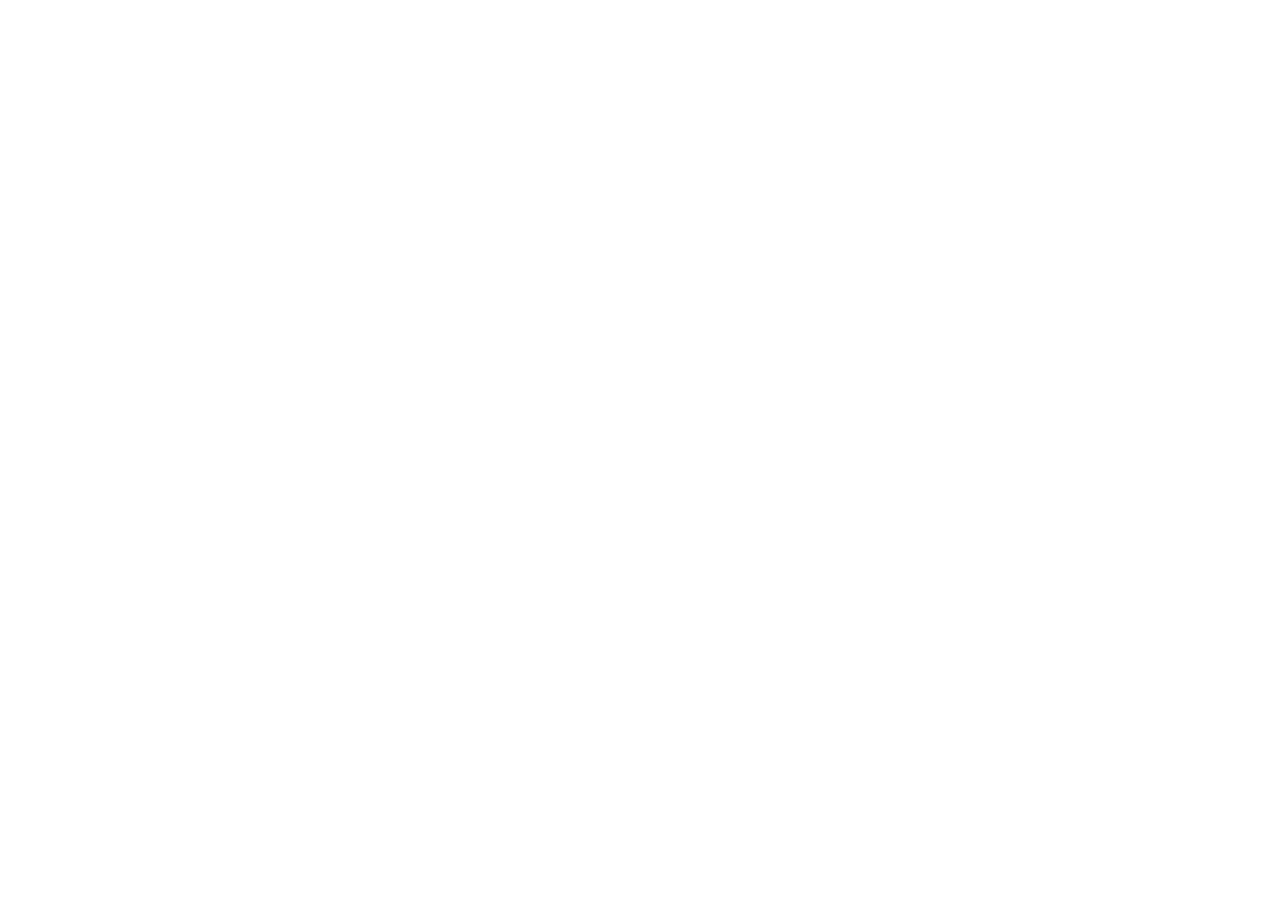
==== index.html @ 2461425f "Add files via upload" ====
<!doctype html>
<html lang="ru">
  <head>
    <meta charset="UTF-8" />
    <meta name="viewport" content="width=device-width, initial-scale=1.0, viewport-fit=cover" />
    <meta
      name="description"
      content="Somaspace — культура здоровых командных процессов"
    />
    <link rel="preconnect" href="https://fonts.googleapis.com" />
    <link rel="preconnect" href="https://fonts.gstatic.com" crossorigin />
    <link
      href="https://fonts.googleapis.com/css2?family=Inter:wght@400;500;600;700&display=swap"
      rel="stylesheet"
    />
    <title>Somaspace</title>
    <script type="module" crossorigin src="/somaspace-landing/assets/index-Gg1Wvl9U.js"></script>
    <link rel="stylesheet" crossorigin href="/somaspace-landing/assets/index-_ts6Hx3-.css">
  </head>
  <body>
    <div id="root"></div>
  </body>
</html>
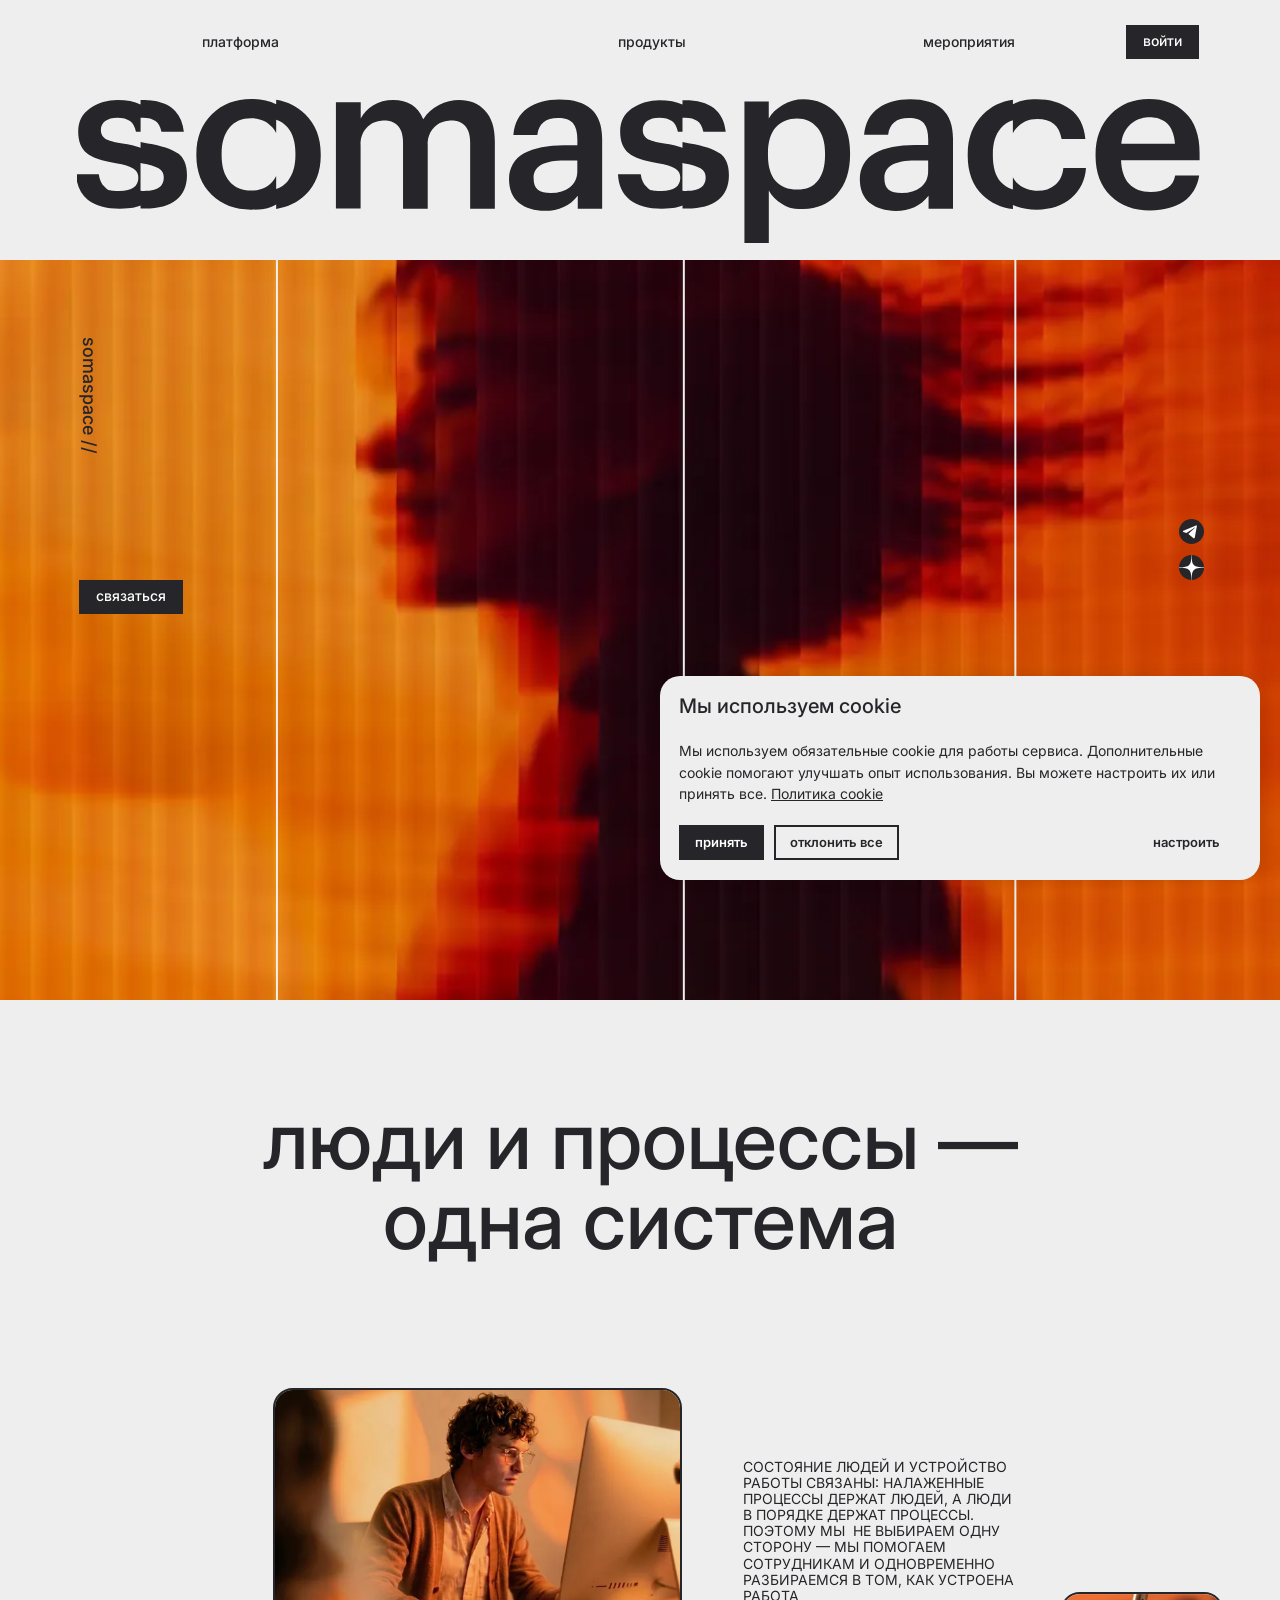
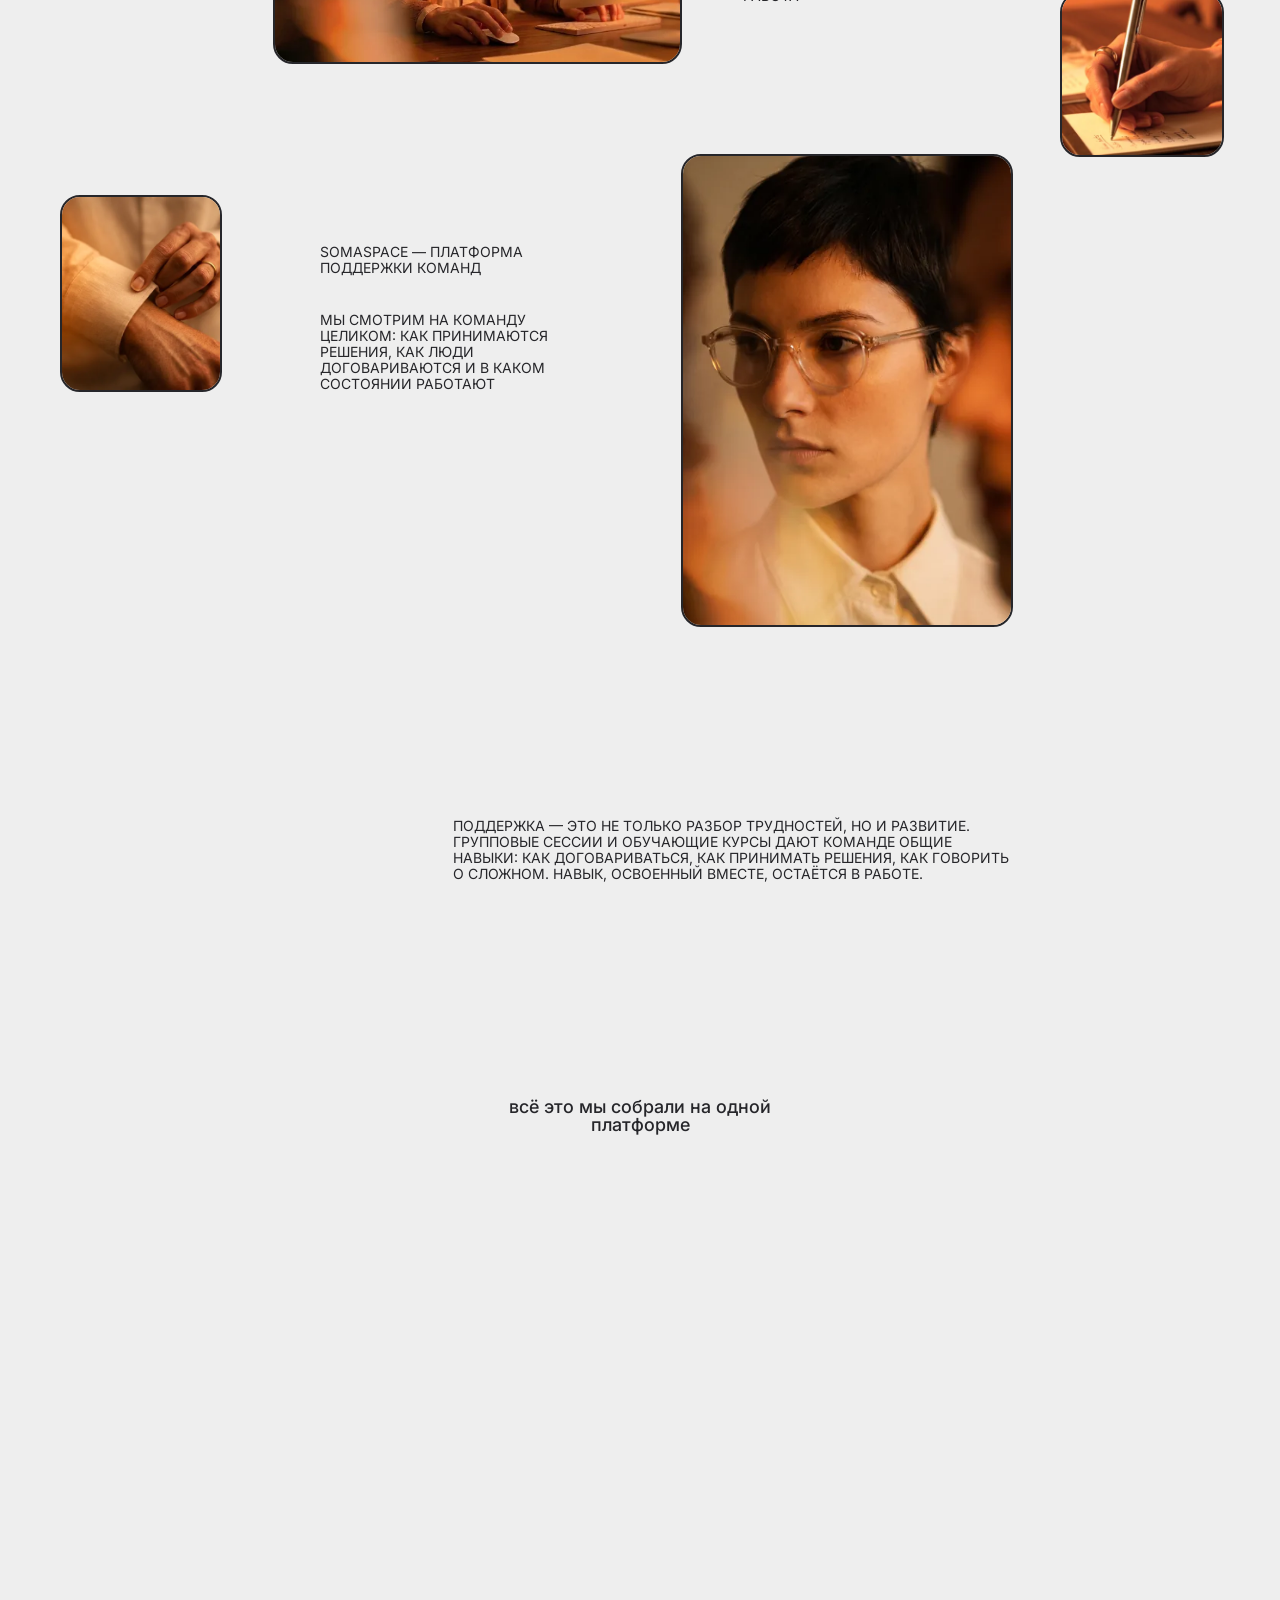
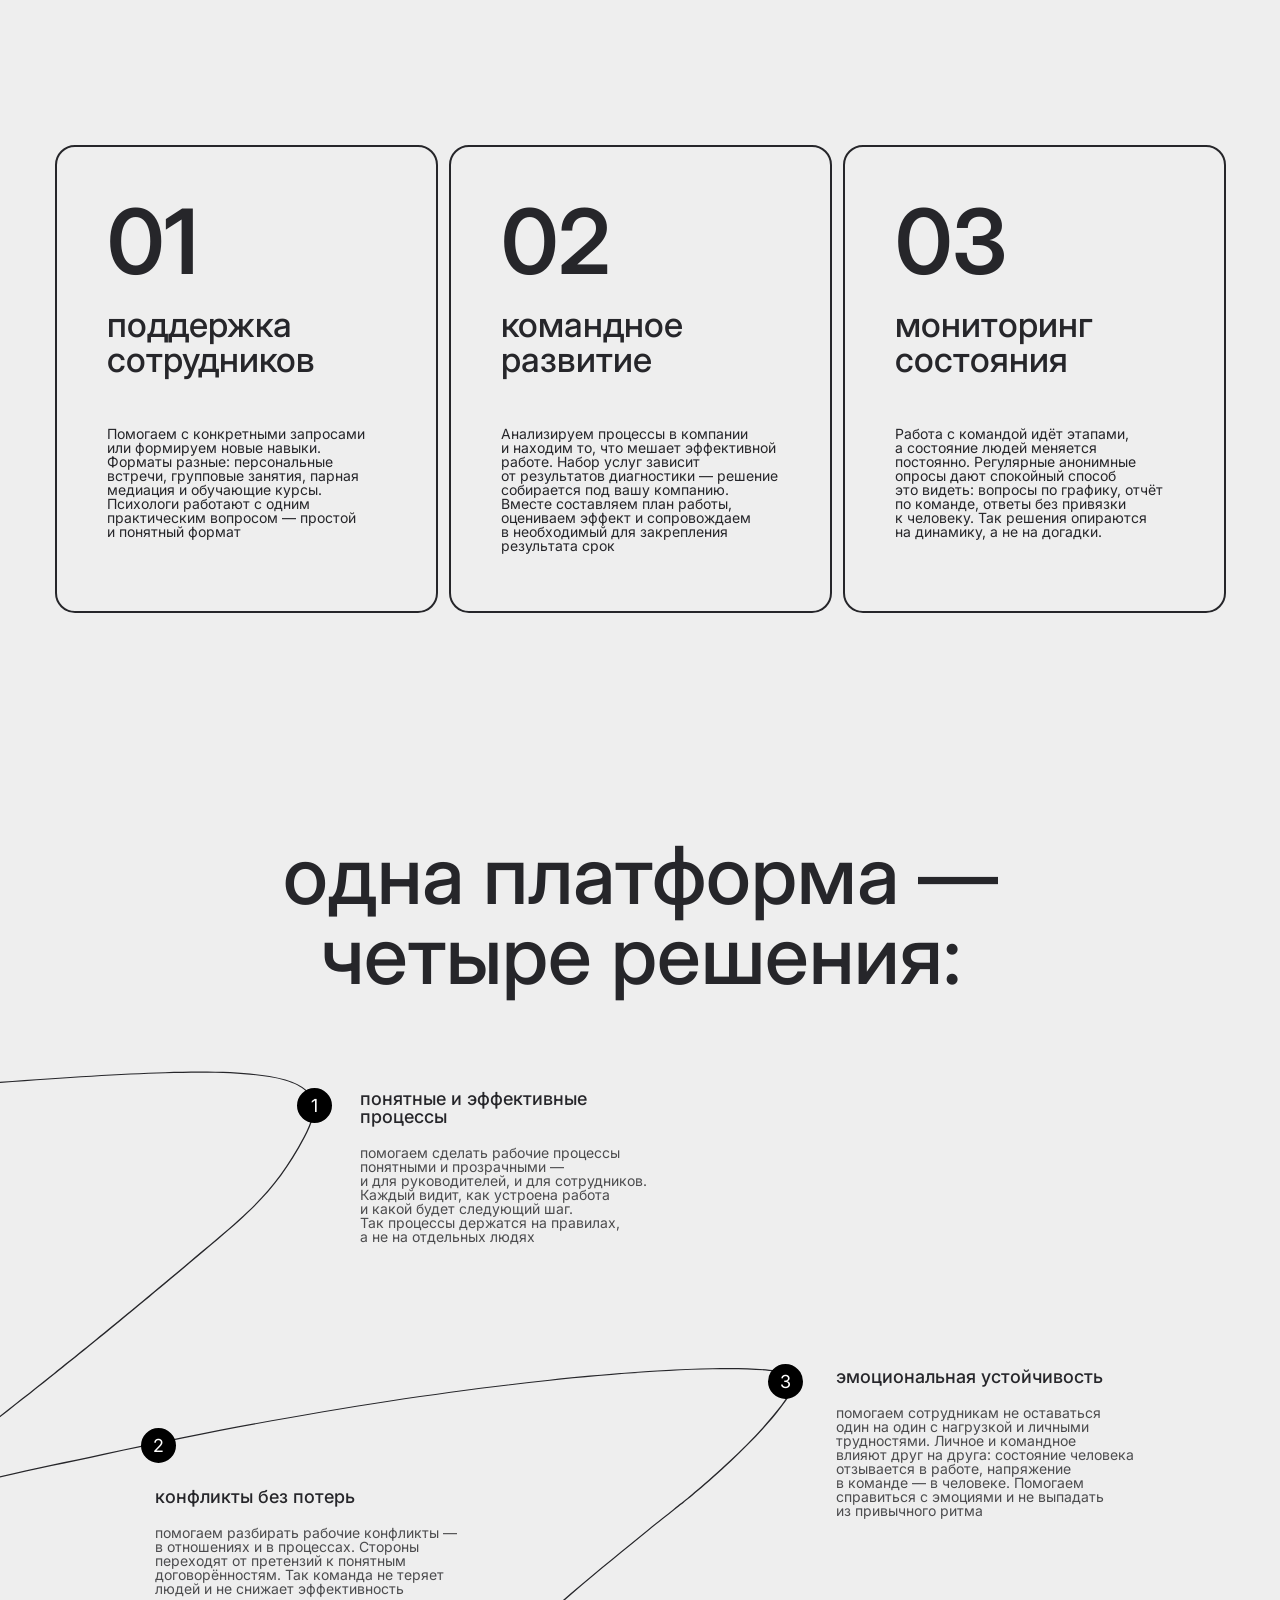
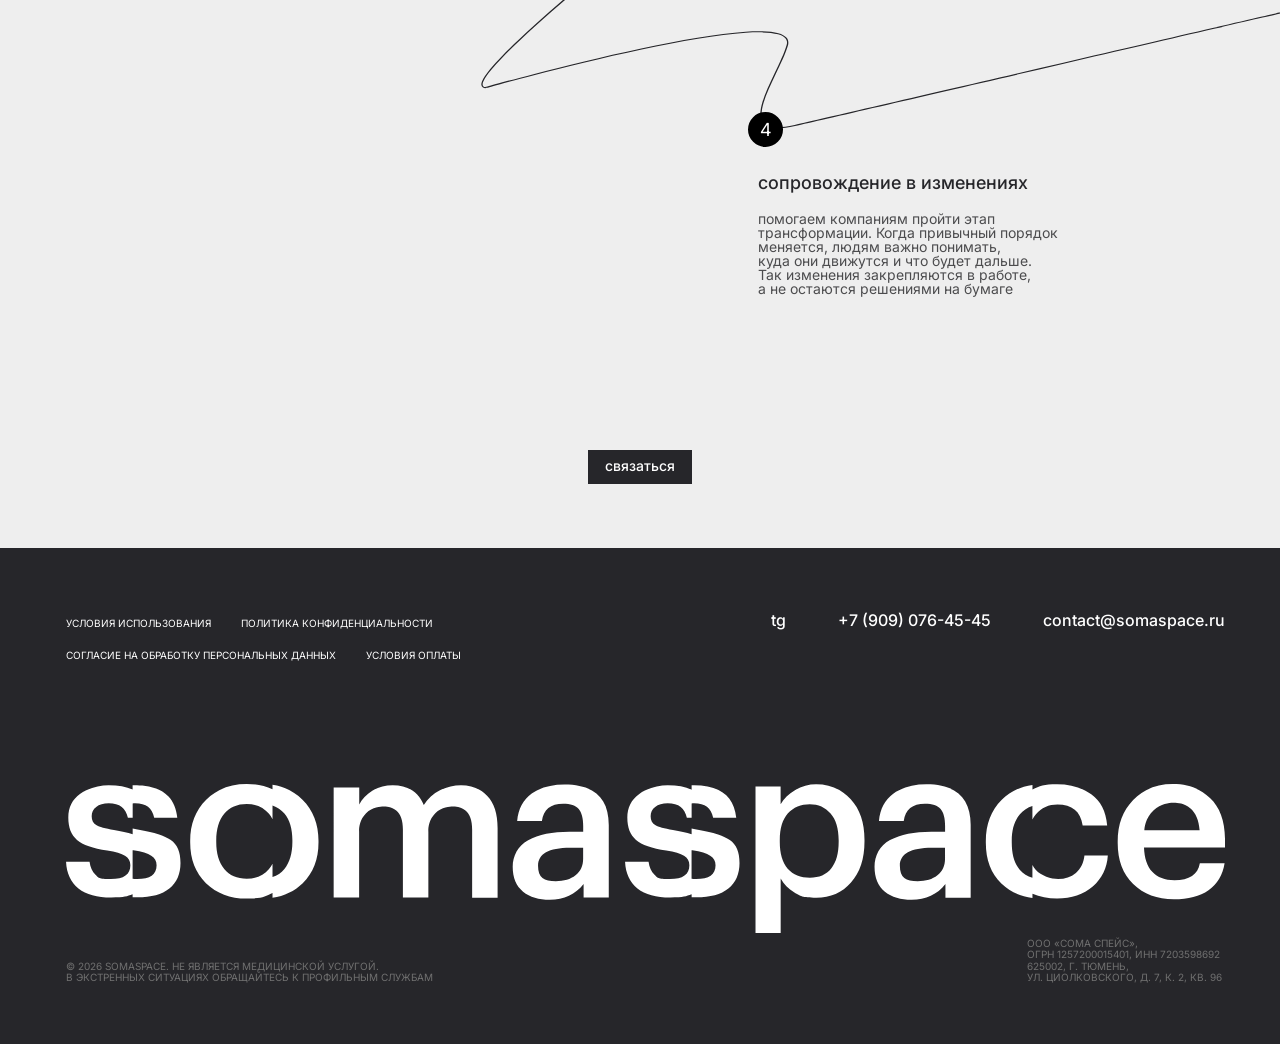
==== commit 7f934aff: "Add files via upload" ====
--- a/index.html
+++ b/index.html
@@ -1,23 +1,274 @@
 <!doctype html>
-<html lang="ru">
-  <head>
-    <meta charset="UTF-8" />
-    <meta name="viewport" content="width=device-width, initial-scale=1.0, viewport-fit=cover" />
-    <meta
-      name="description"
-      content="Somaspace — культура здоровых командных процессов"
-    />
-    <link rel="preconnect" href="https://fonts.googleapis.com" />
-    <link rel="preconnect" href="https://fonts.gstatic.com" crossorigin />
-    <link
-      href="https://fonts.googleapis.com/css2?family=Inter:wght@400;500;600;700&display=swap"
-      rel="stylesheet"
-    />
-    <title>Somaspace</title>
-    <script type="module" crossorigin src="/somaspace-landing/assets/index-Gg1Wvl9U.js"></script>
-    <link rel="stylesheet" crossorigin href="/somaspace-landing/assets/index-_ts6Hx3-.css">
-  </head>
-  <body>
-    <div id="root"></div>
-  </body>
+<html lang="ru" class="no-js">
+<head>
+  <meta charset="utf-8">
+  <meta name="viewport" content="width=device-width, initial-scale=1">
+  <title>SomaSpace</title>
+  <meta name="description" content="SomaSpace — платформа поддержки команд: поддержка сотрудников, командное развитие и мониторинг состояния.">
+  <meta name="format-detection" content="telephone=no">
+  <link rel="canonical" href="https://somaspace.ru/">
+  <meta property="og:type" content="website">
+  <meta property="og:url" content="https://somaspace.ru/">
+  <meta property="og:title" content="SomaSpace">
+  <meta property="og:description" content="Платформа поддержки команд">
+  <meta property="og:image" content="assets/img/hero-bg.webp">
+  <link rel="icon" href="favicon.svg" type="image/svg+xml">
+
+  <link rel="preconnect" href="https://fonts.googleapis.com">
+  <link rel="preconnect" href="https://fonts.gstatic.com" crossorigin>
+  <link href="https://fonts.googleapis.com/css2?family=Inter:wght@400;500;600&display=swap" rel="stylesheet">
+  <link rel="preload" as="image" href="assets/img/hero-bg.webp">
+  <link rel="stylesheet" href="assets/css/style.css">
+  <script src="assets/js/main.js" defer></script>
+</head>
+<body>
+  <a class="skip-link" href="#platform">Перейти к содержанию</a>
+
+  <!-- Фиксированная шапка: появляется на десктопе после первого экрана -->
+  <header class="topbar" data-topbar>
+    <div class="topbar__pill" aria-hidden="true"></div>
+    <div class="topbar__inner stage">
+      <a class="topbar__logo" href="#top" style="--x:60" aria-label="SomaSpace — наверх">
+        <img src="assets/img/logo-mark.svg" alt="" width="34" height="34">
+      </a>
+      <nav class="topbar__nav" aria-label="Основное меню">
+        <a class="nav-link" href="#platform" style="--x:197" data-nav>платформа</a>
+        <a class="nav-link" href="#products" style="--x:616" data-nav>продукты</a>
+        <a class="nav-link" href="#events" style="--x:924" data-nav>мероприятия</a>
+      </nav>
+      <a class="btn btn--sm topbar__login" href="https://somaspace.ru/app/signin" style="--x:1148">войти</a>
+    </div>
+  </header>
+
+  <!-- Плавающие соцсети (десктоп) -->
+  <div class="floating-socials">
+    <a class="social" href="https://t.me/somaspace_tg" target="_blank" rel="noopener" aria-label="Telegram">
+      <svg viewBox="0 0 40 40" aria-hidden="true"><use href="#icon-telegram"/></svg>
+    </a>
+    <a class="social" href="https://dzen.ru/somaspace" target="_blank" rel="noopener" aria-label="Дзен">
+      <svg viewBox="0 0 40 40" aria-hidden="true"><use href="#icon-dzen"/></svg>
+    </a>
+  </div>
+
+  <main>
+    <!-- ===== Первый экран ===== -->
+    <section class="hero" id="top">
+      <img class="hero__bg" src="assets/img/hero-bg.webp" alt="" width="1680" height="981" fetchpriority="high" data-parallax="0.5" data-parallax-from="0" data-parallax-mobile>
+      <div class="hero__band"></div>
+      <img class="hero__frame" src="assets/img/hero-frame.svg" alt="" width="1126" height="913">
+
+      <h1 class="visually-hidden">SomaSpace — платформа поддержки команд</h1>
+
+      <!-- мобильная шапка -->
+      <div class="hero__mobile-bar">
+        <div class="hero__socials">
+          <a class="social" href="https://t.me/somaspace_tg" target="_blank" rel="noopener" aria-label="Telegram">
+            <svg viewBox="0 0 40 40" aria-hidden="true"><use href="#icon-telegram"/></svg>
+          </a>
+          <a class="social" href="https://dzen.ru/somaspace" target="_blank" rel="noopener" aria-label="Дзен">
+            <svg viewBox="0 0 40 40" aria-hidden="true"><use href="#icon-dzen"/></svg>
+          </a>
+        </div>
+        <a class="btn" href="https://somaspace.ru/app/signin">войти</a>
+      </div>
+      <img class="hero__logo-mobile" src="assets/img/logo-stacked-dark.svg" alt="" width="989" height="476">
+
+      <div class="hero__stage stage">
+        <nav class="hero__nav" aria-label="Основное меню">
+          <a class="nav-link" href="#platform" style="--x:202; --y:31">платформа</a>
+          <a class="nav-link" href="#products" style="--x:618; --y:31">продукты</a>
+          <a class="nav-link" href="#events" style="--x:923; --y:31">мероприятия</a>
+        </nav>
+        <a class="btn hero__login" href="https://somaspace.ru/app/signin" style="--x:1126; --y:25">войти</a>
+
+        <p class="hero__vertical" style="--x:23; --y:328" data-drift="0.26" data-drift-max="407">somaspace //</p>
+        <a class="btn hero__contact" href="#contact" style="--x:79; --y:580" data-drift="1" data-drift-max="340">связаться</a>
+        <p class="hero__tagline" style="--x:733; --y:677; --w:167; --mx:214; --my:319; --mw:143" data-drift="-0.22" data-drift-max="360">культура здоровых командных процессов</p>
+      </div>
+    </section>
+
+    <!-- ===== Платформа ===== -->
+    <section class="about" id="platform">
+      <div class="about__stage stage">
+        <h2 class="title-xl about__title" style="--x:197.5; --y:100; --w:885" data-reveal>люди и&nbsp;процессы —<br>одна система</h2>
+
+        <img class="photo about__desk" src="assets/img/photo-desk.webp" alt="" width="600" height="448" loading="lazy"
+             style="--x:273; --y:388; --w:409; --h:276">
+        <p class="caps about__text1" style="--x:743; --y:459; --w:279" data-reveal>Состояние людей и&nbsp;устройство работы связаны: налаженные процессы держат людей, а&nbsp;люди в&nbsp;порядке держат процессы. Поэтому мы&nbsp; не&nbsp;выбираем одну сторону —&nbsp;мы&nbsp;помогаем сотрудникам и&nbsp;одновременно разбираемся в&nbsp;том, как устроена работа</p>
+
+        <img class="photo about__pen" src="assets/img/photo-pen.webp" alt="" width="556" height="336" loading="lazy"
+             style="--x:1060; --y:388; --w:164; --h:165" data-parallax="-0.2">
+        <img class="photo about__cuff" src="assets/img/photo-cuff.webp" alt="" width="600" height="448" loading="lazy"
+             style="--x:60; --y:795; --w:162; --h:197" data-pin="490" data-pin-offset="250">
+
+        <p class="caps about__text2" style="--x:320; --y:844; --w:272" data-reveal>SomaSpace — платформа поддержки команд</p>
+        <p class="caps about__text3" style="--x:320; --y:912; --w:280" data-reveal>Мы смотрим на&nbsp;команду целиком: как&nbsp;принимаются решения, как люди договариваются и&nbsp;в&nbsp;каком состоянии работают</p>
+
+        <img class="photo about__portrait" src="assets/img/photo-portrait.webp" alt="" width="614" height="614" loading="lazy"
+             style="--x:681; --y:754; --w:332; --h:473">
+        <p class="caps about__text4" style="--x:453; --y:1418; --w:563" data-reveal>Поддержка — это не&nbsp;только разбор трудностей, но&nbsp;и&nbsp;развитие. Групповые сессии и&nbsp;обучающие курсы дают команде общие навыки: как&nbsp;договариваться, как&nbsp;принимать решения, как&nbsp;говорить о&nbsp;сложном. Навык, освоенный вместе, остаётся в&nbsp;работе.</p>
+
+        <p class="lead about__summary" style="--x:490; --y:1698; --w:300" data-reveal>всё это мы собрали на&nbsp;одной платформе</p>
+        <span class="about__line" style="--x:640; --y:1844" data-grow aria-hidden="true"></span>
+      </div>
+    </section>
+
+    <!-- ===== Продукты ===== -->
+    <section class="products" id="products" aria-label="Продукты">
+      <div class="cards">
+        <article class="card card--1">
+          <p class="card__num">01</p>
+          <h3 class="card__title">поддержка сотрудников</h3>
+          <p class="card__text">Помогаем с&nbsp;конкретными запросами или формируем новые навыки. Форматы разные: персональные встречи, групповые занятия, парная медиация и&nbsp;обучающие курсы. Психологи работают с&nbsp;одним практическим вопросом —&nbsp;простой и&nbsp;понятный формат</p>
+        </article>
+        <article class="card card--2">
+          <p class="card__num">02</p>
+          <h3 class="card__title">командное развитие</h3>
+          <p class="card__text">Анализируем процессы в&nbsp;компании и&nbsp;находим то, что&nbsp;мешает эффективной работе. Набор услуг зависит от&nbsp;результатов диагностики —&nbsp;решение собирается под&nbsp;вашу компанию. Вместе составляем план работы, оцениваем эффект и&nbsp;сопровождаем в&nbsp;необходимый для&nbsp;закрепления результата срок</p>
+        </article>
+        <article class="card card--3">
+          <p class="card__num">03</p>
+          <h3 class="card__title">мониторинг состояния</h3>
+          <p class="card__text">Работа с&nbsp;командой идёт этапами, а&nbsp;состояние людей меняется постоянно. Регулярные анонимные опросы дают спокойный способ это&nbsp;видеть: вопросы по&nbsp;графику, отчёт по&nbsp;команде, ответы без&nbsp;привязки к&nbsp;человеку. Так&nbsp;решения опираются на&nbsp;динамику, а&nbsp;не&nbsp;на&nbsp;догадки.</p>
+        </article>
+      </div>
+    </section>
+
+    <!-- ===== Решения ===== -->
+    <section class="solutions" id="solutions">
+      <div class="solutions__stage stage">
+        <h2 class="title-xl solutions__title" style="--x:197.5; --y:100; --w:885; --mx:21.5; --my:24; --mw:317" data-reveal>одна платформа —<br>четыре решения:</h2>
+
+        <img class="solutions__curve solutions__curve--desktop" src="assets/img/curve-desktop.svg" alt="" width="1408" height="696" loading="lazy">
+        <img class="solutions__curve solutions__curve--mobile" src="assets/img/curve-mobile.svg" alt="" width="346" height="821" loading="lazy">
+
+        <span class="dot" style="--x:297; --y:353; --mx:183; --my:181" data-reveal aria-hidden="true">1</span>
+        <span class="dot" style="--x:141; --y:693; --mx:127; --my:447" data-reveal aria-hidden="true">2</span>
+        <span class="dot" style="--x:768; --y:629; --mx:216; --my:637" data-reveal aria-hidden="true">3</span>
+        <span class="dot" style="--x:748; --y:977; --mx:95;  --my:942" data-reveal aria-hidden="true">4</span>
+
+        <div class="solution" style="--x:360; --y:355; --w:300; --mx:10;  --my:224; --mw:300; --mtw:224" data-reveal>
+          <h3 class="solution__title">понятные и&nbsp;эффективные процессы</h3>
+          <p class="solution__text">помогаем сделать рабочие процессы понятными и&nbsp;прозрачными — и&nbsp;для&nbsp;руководителей, и&nbsp;для&nbsp;сотрудников. Каждый видит, как устроена работа и&nbsp;какой будет следующий шаг. Так&nbsp;процессы держатся на&nbsp;правилах, а&nbsp;не&nbsp;на&nbsp;отдельных людях</p>
+        </div>
+        <div class="solution" style="--x:155; --y:753; --w:313; --mx:173; --my:450; --mw:180; --mtw:202" data-reveal>
+          <h3 class="solution__title">конфликты без&nbsp;потерь</h3>
+          <p class="solution__text">помогаем разбирать рабочие конфликты&nbsp;— в&nbsp;отношениях и&nbsp;в&nbsp;процессах. Стороны переходят от&nbsp;претензий к&nbsp;понятным договорённостям. Так&nbsp;команда не&nbsp;теряет людей и&nbsp;не&nbsp;снижает эффективность</p>
+        </div>
+        <div class="solution" style="--x:836; --y:633; --w:300; --mx:20;  --my:657; --mw:230; --mtw:210" data-reveal>
+          <h3 class="solution__title">эмоциональная устойчивость</h3>
+          <p class="solution__text">помогаем сотрудникам не&nbsp;оставаться один на&nbsp;один с&nbsp;нагрузкой и&nbsp;личными трудностями. Личное и&nbsp;командное влияют&nbsp;друг на&nbsp;друга: состояние человека отзывается в&nbsp;работе, напряжение в&nbsp;команде — в&nbsp;человеке. Помогаем справиться с&nbsp;эмоциями и&nbsp;не&nbsp;выпадать из&nbsp;привычного ритма</p>
+        </div>
+        <div class="solution" style="--x:758; --y:1039; --w:300; --mx:136; --my:944; --mw:214; --mtw:213" data-reveal>
+          <h3 class="solution__title">сопровождение в&nbsp;изменениях</h3>
+          <p class="solution__text">помогаем компаниям пройти этап трансформации. Когда&nbsp;привычный порядок меняется, людям важно понимать, куда&nbsp;они&nbsp;движутся и&nbsp;что&nbsp;будет дальше. Так изменения закрепляются в&nbsp;работе, а&nbsp;не остаются решениями на&nbsp;бумаге</p>
+        </div>
+
+        <a class="btn solutions__contact" href="#contact" style="--x:588; --y:1315; --mx:129; --my:1175">связаться</a>
+      </div>
+    </section>
+  </main>
+
+  <footer class="footer">
+    <div class="footer__inner">
+      <ul class="footer__contacts">
+        <li><a href="https://t.me/somaspace_tg" target="_blank" rel="noopener">tg</a></li>
+        <li><a href="tel:+79090764545">+7 (909) 076-45-45</a></li>
+        <li><a href="mailto:contact@somaspace.ru">contact@somaspace.ru</a></li>
+      </ul>
+      <nav class="footer__legal" aria-label="Документы">
+        <a href="eula/">условия использования</a>
+        <a href="pdn_policy/">политика конфиденциальности</a>
+        <a href="consent_pnd/">согласие на&nbsp;обработку персональных данных</a>
+        <a href="payment/">условия оплаты</a>
+      </nav>
+      <picture class="footer__logo">
+        <source media="(min-width: 1024px)" srcset="assets/img/logo-wide-light.svg">
+        <img src="assets/img/logo-stacked-light.svg" alt="SomaSpace" width="988" height="482">
+      </picture>
+      <p class="footer__note">©&nbsp;2026&nbsp;SomaSpace. Не&nbsp;является медицинской услугой.<br>В&nbsp;экстренных ситуациях обращайтесь к&nbsp;профильным службам</p>
+      <p class="footer__note footer__company">ООО «Сома Спейс»,<br>ОГРН 1257200015401, ИНН 7203598692<br>625002, г. Тюмень,<br>ул. Циолковского, д. 7, к. 2, кв. 96</p>
+    </div>
+  </footer>
+
+  <!-- ===== Попап «связаться» ===== -->
+  <dialog class="modal" id="contact-modal" aria-labelledby="contact-title">
+    <button class="modal__close" type="button" aria-label="Закрыть" data-close>
+      <svg viewBox="0 0 22 22" aria-hidden="true"><path d="M2 2l18 18M20 2L2 20"/></svg>
+    </button>
+    <h2 class="modal__title" id="contact-title">заполните форму и&nbsp;мы&nbsp;свяжемся с&nbsp;вами</h2>
+    <form class="form" id="contact-form" novalidate>
+      <label class="field">
+        <span class="visually-hidden">ФИО</span>
+        <input type="text" name="name" placeholder="ФИО" autocomplete="name" required>
+        <span class="field__error" data-error="Неверно указано ФИО"></span>
+      </label>
+      <label class="field">
+        <span class="visually-hidden">ИНН компании</span>
+        <input type="text" name="inn" placeholder="ИНН компании" inputmode="numeric" maxlength="12">
+        <span class="field__error"></span>
+      </label>
+      <label class="field field--phone">
+        <span class="visually-hidden">Телефон</span>
+        <span class="field__prefix" aria-hidden="true">+7</span>
+        <input type="tel" name="phone" placeholder="(000) 000-00-00" autocomplete="tel-national" data-phone-mask>
+        <span class="field__error" data-error="Неверно указан номер телефона"></span>
+      </label>
+      <label class="field">
+        <span class="visually-hidden">E-mail</span>
+        <input type="email" name="email" placeholder="E-mail" autocomplete="email">
+        <span class="field__error" data-error="Неверно указан e-mail"></span>
+      </label>
+      <!-- скрытое поле-ловушка для спам-ботов -->
+      <input class="visually-hidden" type="text" name="website" tabindex="-1" autocomplete="off" aria-hidden="true">
+      <button class="btn btn--form" type="submit">отправить</button>
+      <p class="form__status" role="status" aria-live="polite"></p>
+    </form>
+  </dialog>
+
+  <!-- ===== Cookie-баннер ===== -->
+  <div class="cookie" id="cookie-banner" role="dialog" aria-labelledby="cookie-title" hidden>
+    <div class="cookie__main">
+      <p class="cookie__title" id="cookie-title">Мы используем cookie</p>
+      <p class="cookie__text">Мы используем обязательные cookie для работы сервиса. Дополнительные cookie помогают улучшать опыт использования. Вы можете настроить их или принять все. <a href="cookie_policy/">Политика cookie</a></p>
+      <div class="cookie__buttons">
+        <button class="cookie__btn cookie__btn--primary" type="button" data-cookie="accept">принять</button>
+        <button class="cookie__btn cookie__btn--outline" type="button" data-cookie="reject">отклонить все</button>
+        <button class="cookie__btn cookie__btn--text" type="button" data-cookie="settings">настроить</button>
+      </div>
+    </div>
+    <form class="cookie__settings" hidden>
+      <button class="cookie__back" type="button" data-cookie="back">
+        <svg viewBox="0 0 19 14" aria-hidden="true"><path d="M18 7H2M7.5 1.5 2 7l5.5 5.5"/></svg>
+        настройки cookie
+      </button>
+      <p class="cookie__text">Cookie, необходимые для корректной работы сайта, включены всегда. Остальные можно настроить.</p>
+      <div class="cookie__option">
+        <div><p class="cookie__option-title">обязательные cookies</p><p class="cookie__option-text">Необходимы для работы сервиса. Не&nbsp;могут быть отключены</p></div>
+        <input class="toggle" type="checkbox" checked disabled aria-label="Обязательные cookies">
+      </div>
+      <div class="cookie__option">
+        <div><p class="cookie__option-title">аналитические cookies</p><p class="cookie__option-text">Запоминают ваши настройки и&nbsp;предпочтения интерфейса.</p></div>
+        <input class="toggle" type="checkbox" name="analytics" aria-label="Аналитические cookies">
+      </div>
+      <div class="cookie__option">
+        <div><p class="cookie__option-title">рекламные cookies</p><p class="cookie__option-text">Используются для показа персонализированной рекламы.</p></div>
+        <input class="toggle" type="checkbox" name="marketing" aria-label="Рекламные cookies">
+      </div>
+      <button class="cookie__btn cookie__btn--primary" type="submit">сохранить</button>
+    </form>
+  </div>
+
+  <!-- Иконки -->
+  <svg class="visually-hidden" aria-hidden="true">
+    <symbol id="icon-telegram" viewBox="0 0 40 40">
+      <circle class="social__bg" cx="20" cy="20" r="20"/>
+      <path class="social__fg" d="M28.72 10.98 25.15 29.92s-.5 1.31-1.87.68l-8.24-6.65c1.11-1.05 9.74-9.2 10.11-9.57.59-.58.22-.92-.45-.48l-12.74 8.51L7 20.65s-.77-.29-.85-.92c-.07-.63.88-.97.88-.97l20.04-8.27s1.65-.76 1.65.5Z"/>
+    </symbol>
+    <symbol id="icon-dzen" viewBox="0 0 40 40">
+      <circle class="social__bg" cx="20" cy="20" r="20"/>
+      <path class="social__fg" d="M40 20.21v-.42c-8.86-.29-12.9-.5-16.14-3.65-3.15-3.24-3.37-7.28-3.65-16.14h-.43c-.29 8.86-.5 12.9-3.64 16.14C12.9 19.29 8.86 19.51 0 19.79v.42c8.86.29 12.9.5 16.14 3.65 3.14 3.24 3.36 7.28 3.64 16.14h.43c.29-8.86.5-12.9 3.65-16.14 3.24-3.15 7.28-3.36 16.14-3.65Z"/>
+    </symbol>
+  </svg>
+</body>
 </html>
--- a/assets/css/style.css
+++ b/assets/css/style.css
@@ -0,0 +1,848 @@
+/* =========================================================
+   SomaSpace — стили лендинга
+   ---------------------------------------------------------
+   Масштаб. Как в исходной вёрстке Tilda, макет пропорционально
+   масштабируется вместе с шириной окна:
+     • мобильная сетка — 360px, десктопная — 1280px;
+     • 1rem = 10px макета, т.е. «14px из макета» = 1.4rem.
+   Координаты элементов композиций берутся прямо из макета:
+     style="--x:273; --y:388; --w:409"   — десктоп (сетка 1280)
+     style="--mx:10; --my:224; --mw:300" — мобильная версия (сетка 360)
+   ========================================================= */
+
+:root {
+  --ink: #26262a;
+  --bg: #eeeeee;
+  --muted: #4c4c4e;
+  --gray: #707070;
+  --white: #ffffff;
+  --error: #d6303b;
+  --font: 'Inter', Arial, sans-serif;
+
+  --desktop: 1024px; /* справочно: брейкпоинт задан в медиазапросах ниже */
+}
+
+/* мобильная сетка 360 → 1rem = 1/36 ширины (не больше 16px на планшетах) */
+html { font-size: min(calc(100vw / 36), 16px); }
+
+/* десктопная сетка 1280 → 1rem = 1/128 ширины (не больше 15px на больших экранах) */
+@media (min-width: 1024px) {
+  html { font-size: min(calc(100vw / 128), 15px); }
+}
+
+*, *::before, *::after { box-sizing: border-box; }
+
+html { scroll-behavior: smooth; -webkit-text-size-adjust: 100%; }
+@media (prefers-reduced-motion: reduce) { html { scroll-behavior: auto; } }
+
+body {
+  margin: 0;
+  overflow-x: clip;
+  background: var(--bg);
+  color: var(--ink);
+  font-family: var(--font);
+  font-size: 1.4rem;
+  line-height: 1.15;
+  -webkit-font-smoothing: antialiased;
+}
+
+h1, h2, h3, p, ul { margin: 0; padding: 0; }
+ul { list-style: none; }
+img, svg { display: block; max-width: none; }
+a { color: inherit; text-decoration: none; }
+button, input { font: inherit; color: inherit; }
+
+[id] { scroll-margin-top: 9rem; }
+
+.visually-hidden {
+  position: absolute !important;
+  width: 1px; height: 1px;
+  margin: -1px; padding: 0;
+  overflow: hidden;
+  clip: rect(0 0 0 0);
+  white-space: nowrap;
+  border: 0;
+}
+
+.skip-link {
+  position: absolute; left: 1rem; top: -10rem; z-index: 1000;
+  padding: 1rem 1.6rem;
+  background: var(--ink); color: var(--white);
+}
+.skip-link:focus { top: 1rem; }
+
+:focus-visible { outline: 2px solid var(--ink); outline-offset: 3px; }
+
+/* ---------- Сцена с абсолютным позиционированием ---------- */
+
+.stage {
+  position: relative;
+  width: 36rem;
+  margin-inline: auto;
+}
+
+/* мобильные координаты (--mx/--my/--mw) — только там, где они заданы */
+.stage [style*="--mx"] {
+  position: absolute;
+  left: calc(var(--mx) * .1rem);
+  top: calc(var(--my) * .1rem);
+}
+.stage [style*="--mw"] { width: calc(var(--mw) * .1rem); }
+
+@media (min-width: 1024px) {
+  .stage { width: 128rem; }
+
+  .stage [style*="--x"] {
+    position: absolute;
+    left: calc(var(--x) * .1rem);
+    top: calc(var(--y) * .1rem);
+  }
+  .stage [style*="--w"] { width: calc(var(--w) * .1rem); }
+  .stage [style*="--h"] { height: calc(var(--h) * .1rem); }
+}
+
+/* ---------- Типографика ---------- */
+
+.title-xl {
+  font-size: 3rem;
+  font-weight: 500;
+  line-height: 1;
+  text-align: center;
+}
+
+.caps {
+  font-size: 1.4rem;
+  line-height: 1.15;
+  text-transform: uppercase;
+}
+
+.lead {
+  font-size: 1.8rem;
+  font-weight: 500;
+  line-height: 1;
+  text-align: center;
+}
+
+@media (min-width: 1024px) {
+  .title-xl { font-size: 8rem; }
+}
+
+/* ---------- Кнопки и ссылки ---------- */
+
+.btn {
+  display: inline-flex;
+  align-items: center;
+  justify-content: center;
+  height: 3.4rem;
+  padding: 0 1.5rem .2rem;
+  border: .2rem solid var(--ink);
+  background: var(--ink);
+  color: var(--white);
+  font-size: 1.4rem;
+  font-weight: 500;
+  line-height: 1;
+  white-space: nowrap;
+  cursor: pointer;
+  transition: background-color .2s ease-in-out, color .2s ease-in-out;
+}
+.btn--sm { height: 3.2rem; }
+
+@media (hover: hover) {
+  .btn:hover { background: var(--bg); color: var(--ink); }
+}
+
+.nav-link {
+  font-size: 1.4rem;
+  font-weight: 500;
+  line-height: 1.55;
+  white-space: nowrap;
+}
+.nav-link:hover { text-decoration: underline; text-underline-offset: .4rem; }
+
+/* ---------- Иконки соцсетей (при наведении цвета меняются местами) ---------- */
+
+.social { display: block; width: 2.5rem; height: 2.5rem; }
+.social svg { width: 100%; height: 100%; }
+.social__bg { fill: var(--ink); transition: fill .2s; }
+.social__fg { fill: var(--white); transition: fill .2s; }
+
+@media (hover: hover) {
+  .social:hover .social__bg { fill: var(--white); }
+  .social:hover .social__fg { fill: var(--ink); }
+}
+
+/* плавающие иконки справа — только десктоп */
+.floating-socials { display: none; }
+
+@media (min-width: 1024px) {
+  .floating-socials {
+    position: fixed;
+    z-index: 50;
+    top: 51.9rem;
+    left: calc(50% - 64rem + 117.9rem);
+    display: flex;
+    flex-direction: column;
+    gap: 1.1rem;
+  }
+}
+
+/* =========================================================
+   Фиксированная шапка (десктоп)
+   ========================================================= */
+
+.topbar { display: none; }
+
+@media (min-width: 1024px) {
+  .topbar {
+    display: block;
+    position: fixed;
+    z-index: 90;
+    top: 0; left: 0; right: 0;
+    height: 9rem;
+    transform: translateY(-100%);
+    transition: transform .15s ease-out;
+  }
+  .topbar.is-visible { transform: none; }
+
+  .topbar__pill {
+    position: absolute;
+    top: 1.1rem;
+    left: 2.5%;
+    width: 95%;
+    height: 6.8rem;
+    border-radius: 10rem;
+    background: rgba(238, 238, 238, .4);
+    -webkit-backdrop-filter: blur(10px);
+    backdrop-filter: blur(10px);
+  }
+
+  .topbar__inner { height: 100%; }
+  .topbar .topbar__inner [style*="--x"] {
+    position: absolute;
+    top: 50%;
+    left: calc(var(--x) * .1rem);
+    transform: translateY(-50%);
+  }
+  .topbar__nav { display: contents; }
+  .topbar__logo img { width: 3.4rem; height: auto; }
+
+  .topbar .nav-link { font-weight: 400; }
+  .topbar .nav-link.is-active { font-weight: 700; }
+}
+
+/* =========================================================
+   Первый экран
+   ========================================================= */
+
+.hero {
+  position: relative;
+  min-height: max(100svh, 80rem);
+  overflow: hidden;
+  isolation: isolate;
+}
+
+.hero__bg {
+  position: absolute;
+  z-index: -2;
+  inset: 0;
+  width: 100%;
+  height: 100%;
+  object-fit: cover;
+  object-position: 46% center;
+}
+
+.hero__band {
+  position: absolute;
+  z-index: -1;
+  top: 0; left: 0; right: 0;
+  height: 26.5rem;
+  background: var(--bg);
+}
+
+.hero__frame { display: none; }
+
+.hero__mobile-bar {
+  position: absolute;
+  top: 1.9rem;
+  left: calc(50% - 16rem);
+  width: 32.9rem;
+  display: flex;
+  align-items: flex-start;
+  justify-content: space-between;
+}
+.hero__socials { display: flex; gap: 1.3rem; padding-top: .1rem; }
+.hero__socials .social { width: 3rem; height: 3rem; }
+
+.hero__logo-mobile {
+  position: absolute;
+  top: 10.2rem;
+  left: calc(50% - 16rem);
+  width: 31.7rem;
+  height: auto;
+}
+
+.hero__stage { position: absolute; inset: 0; }
+.hero__nav,
+.hero__login,
+.hero__vertical,
+.hero__contact { display: none; }
+
+.hero__tagline {
+  color: var(--white);
+  font-size: 1.4rem;
+  line-height: 1.15;
+  text-transform: uppercase;
+}
+
+@media (min-width: 1024px) {
+  .hero { min-height: max(100vh, 100rem); }
+
+  .hero__bg {
+    inset: auto;
+    top: calc(50% + 4.4rem);
+    left: 50%;
+    width: max(194.5rem, 100%);
+    height: max(113.6rem, 100%);
+    transform: translate(-50%, -50%);
+  }
+
+  .hero__band { height: 26rem; }
+
+  .hero__frame {
+    display: block;
+    position: absolute;
+    top: 9.1rem;
+    left: 6%;
+    width: 88%;
+    height: auto;
+  }
+
+  .hero__mobile-bar,
+  .hero__logo-mobile { display: none; }
+
+  .hero__stage { position: relative; height: 100%; }
+  .hero__nav { display: contents; }
+  .hero__login,
+  .hero__contact { display: inline-flex; }
+
+  .hero__vertical {
+    display: grid;
+    place-items: center;
+    width: 13.2rem;
+    height: 13.5rem;
+    font-size: 1.8rem;
+    font-weight: 500;
+    line-height: 1.55;
+    rotate: 90deg;
+  }
+}
+
+/* =========================================================
+   Платформа
+   ========================================================= */
+
+.about { overflow: hidden; }
+
+.photo {
+  border: .2rem solid var(--ink);
+  border-radius: 2rem;
+  object-fit: cover;
+}
+
+/* мобильная версия — обычный поток */
+.about__stage {
+  display: grid;
+  grid-template-columns: 100%;
+  padding-top: 8.2rem;
+}
+.about__stage > * { grid-column: 1; }
+
+.about__title   { grid-row: 1; justify-self: center; width: 31.7rem; }
+.about__desk    { grid-row: 2; margin: 7.8rem 0 0 1rem; width: 34rem; height: 27.7rem; }
+.about__text1   { grid-row: 3; margin: 5rem 0 0 4rem; width: 28rem; }
+.about__pen     { grid-row: 4; align-self: start; margin: 6.6rem 0 0 1rem; width: 12.4rem; height: 13.2rem; }
+.about__cuff    { grid-row: 4; justify-self: end; margin: 13.5rem 1rem 0 0; width: 18.7rem; height: 22.7rem; }
+.about__text2   { grid-row: 5; margin: 7.1rem 0 0 16.3rem; width: 18.8rem; }
+.about__text3   { grid-row: 6; margin: 5rem 0 0 4rem; width: 28rem; }
+.about__portrait{ grid-row: 7; margin: 5.1rem 0 0 1.2rem; width: 33.7rem; height: 24.1rem; }
+.about__text4   { grid-row: 8; margin: 5rem 0 0 4rem; width: 28rem; }
+.about__summary { grid-row: 9; justify-self: center; margin-top: 11.9rem; width: 30rem; }
+.about__line    {
+  grid-row: 10;
+  justify-self: center;
+  display: block;
+  width: 1px;
+  height: 26.6rem;
+  margin-top: 8.2rem;
+  background: var(--ink);
+  transform-origin: top;
+}
+
+@media (min-width: 1024px) {
+  .about__stage { display: block; height: 222.3rem; padding: 0; }
+  .about__stage > * { margin: 0; }
+  .about__line { height: 50rem; width: 1px; }
+}
+
+/* =========================================================
+   Продукты (карточки)
+   ========================================================= */
+
+.products { padding-bottom: 10rem; }
+
+.cards {
+  display: flex;
+  flex-direction: column;
+  gap: 1rem;
+  width: 34.2rem;
+  margin-inline: auto;
+}
+
+.card {
+  position: relative;
+  isolation: isolate;
+  display: flex;
+  flex-direction: column;
+  padding: 3rem;
+  min-height: 37.3rem;
+  border: .2rem solid var(--ink);
+  border-radius: 2rem;
+  overflow: hidden;
+}
+
+/* градиентный фон: на мобильных виден всегда, на десктопе — при наведении */
+.card::before {
+  content: "";
+  position: absolute;
+  z-index: -1;
+  inset: 0;
+  background: center / cover no-repeat;
+  transform: rotate(180deg);
+  transition: opacity .3s ease;
+}
+.card--1::before { background-image: url('../img/card-bg-1.webp'); }
+.card--2::before { background-image: url('../img/card-bg-2.webp'); }
+.card--3::before { background-image: url('../img/card-bg-3.webp'); }
+
+.card__num   { font-size: 6rem; font-weight: 600; line-height: 1; }
+.card__title { margin-top: 2.5rem; max-width: 28rem; font-size: 2.5rem; font-weight: 500; line-height: 1; }
+.card__text  { margin-top: 5rem; max-width: 27.8rem; font-size: 1.4rem; line-height: 1; }
+.card--2 .card__title { max-width: 22.9rem; }
+
+@media (min-width: 1024px) {
+  .products { padding-block: 12.2rem; }
+
+  .cards {
+    flex-direction: row;
+    gap: 1.1rem;
+    width: 117.1rem;
+  }
+
+  .card {
+    flex: 1 1 0;
+    height: 46.8rem;
+    min-height: 0;
+    padding: 5rem;
+  }
+
+  .card__num   { font-size: 9rem; }
+  .card__title { margin-top: 2rem; max-width: 27.3rem; font-size: 3.5rem; }
+  .card__text  { max-width: 27.7rem; }
+}
+
+@media (min-width: 1024px) and (hover: hover) {
+  .card::before { opacity: 0; }
+  .card:hover::before { opacity: 1; }
+}
+
+/* =========================================================
+   Решения (кривая с точками)
+   ========================================================= */
+
+.solutions { overflow: hidden; }
+.solutions__stage { height: 129rem; }
+
+.solutions__curve--desktop { display: none; }
+.solutions__curve--mobile {
+  position: absolute;
+  top: 17.6rem;
+  left: 2.3rem;
+  width: 34.6rem;
+  height: auto;
+}
+
+.dot {
+  display: grid;
+  place-items: center;
+  width: 2.5rem;
+  height: 2.5rem;
+  border: .2rem solid var(--ink);
+  border-radius: 50%;
+  background: transparent;
+  color: var(--ink);
+  font-size: 1.4rem;
+  line-height: 1;
+  transition: background-color .5s ease, color .5s ease;
+}
+.dot.is-visible { background: #000; border-color: #000; color: var(--white); }
+
+.solution {
+  display: flex;
+  flex-direction: column;
+  gap: 1.5rem;
+}
+.solution__title {
+  font-size: 1.8rem;
+  font-weight: 500;
+  line-height: 1;
+}
+.solution__text {
+  width: calc(var(--mtw) * .1rem);
+  color: var(--muted);
+  font-size: 1.2rem;
+  line-height: 1;
+}
+
+@media (min-width: 1024px) {
+  .solutions__stage { height: 141.3rem; }
+
+  .solutions__curve--mobile { display: none; }
+  .solutions__curve--desktop {
+    display: block;
+    position: absolute;
+    top: 41.3rem;
+    left: calc(50% - 70.4rem - 4.5rem);
+    width: 140.8rem;
+    height: auto;
+    transform: rotate(16deg);
+  }
+
+  .dot {
+    width: 3.5rem;
+    height: 3.5rem;
+    font-size: 1.8rem;
+  }
+
+  .solution { gap: 2rem; }
+  .solution__text { width: auto; font-size: 1.4rem; }
+}
+
+/* =========================================================
+   Подвал
+   ========================================================= */
+
+.footer {
+  background: var(--ink);
+  color: var(--white);
+}
+
+.footer__inner {
+  display: grid;
+  grid-template-columns: 1fr 1fr;
+  grid-template-areas:
+    "contacts contacts"
+    "legal    legal"
+    "logo     logo"
+    "note     company";
+  column-gap: 1.5rem;
+  width: 36rem;
+  margin-inline: auto;
+  padding: 2.5rem 2rem 2.5rem 2.2rem;
+}
+
+.footer__contacts {
+  grid-area: contacts;
+  white-space: nowrap;
+  font-size: 2rem;
+  font-weight: 500;
+  line-height: 1.55;
+}
+
+.footer__legal {
+  grid-area: legal;
+  display: flex;
+  flex-direction: column;
+  align-items: flex-start;
+  gap: 1.3rem;
+  margin-top: 3.5rem;
+  font-size: 1rem;
+  line-height: 1.15;
+  text-transform: uppercase;
+  opacity: .75;
+}
+
+.footer a:hover { text-decoration: underline; text-underline-offset: .3rem; }
+
+.footer__logo { grid-area: logo; margin-top: 3.5rem; }
+.footer__logo img { width: 100%; height: auto; }
+
+.footer__note {
+  grid-area: note;
+  margin-top: 2.5rem;
+  color: var(--gray);
+  font-size: .8rem;
+  line-height: 1.15;
+  text-transform: uppercase;
+}
+.footer__company { grid-area: company; }
+
+@media (min-width: 1024px) {
+  .footer__inner {
+    grid-template-columns: 1fr auto;
+    grid-template-areas:
+      "legal contacts"
+      "logo  logo"
+      "note  company";
+    align-items: start;
+    width: 128rem;
+    padding: 6rem 5.5rem 6rem 6.6rem;
+  }
+
+  .footer__contacts {
+    display: flex;
+    gap: 5.2rem;
+    font-size: 1.6rem;
+  }
+
+  .footer__legal {
+    flex-direction: row;
+    flex-wrap: wrap;
+    gap: 2rem 3rem;
+    max-width: 42rem;
+    margin-top: 1rem;
+    opacity: 1;
+  }
+
+  .footer__logo { margin-top: 12.3rem; width: 115.9rem; }
+
+  .footer__note { align-self: end; margin-top: .5rem; font-size: 1rem; }
+  .footer__company { justify-self: end; width: 19.8rem; }
+}
+
+/* =========================================================
+   Попап с формой
+   ========================================================= */
+
+.modal {
+  width: 34rem;
+  max-width: calc(100vw - 2rem);
+  max-height: calc(100dvh - 2rem);
+  padding: 3rem 3rem 4.5rem;
+  border: .2rem solid var(--ink);
+  border-radius: 3rem;
+  background: var(--bg);
+  color: var(--ink);
+  overflow: auto;
+}
+
+.modal::backdrop {
+  background: rgba(238, 238, 238, .05);
+  -webkit-backdrop-filter: blur(10px);
+  backdrop-filter: blur(10px);
+}
+
+.modal[open] { animation: modal-in .3s ease; }
+@keyframes modal-in { from { opacity: 0; } }
+
+.modal__close {
+  position: absolute;
+  top: 3rem;
+  right: 3rem;
+  width: 1.8rem;
+  height: 1.8rem;
+  padding: 0;
+  border: 0;
+  background: none;
+  cursor: pointer;
+}
+.modal__close svg { width: 100%; height: 100%; fill: none; stroke: var(--ink); stroke-width: 2; }
+
+.modal__title {
+  margin-top: 4.3rem;
+  font-size: 2.5rem;
+  font-weight: 500;
+  line-height: 1;
+}
+
+.form { margin-top: 3.6rem; }
+
+.field {
+  position: relative;
+  display: flex;
+  align-items: center;
+  height: 4rem;
+  margin-bottom: 1.5rem;
+  border-bottom: 1px solid rgba(38, 38, 42, .3);
+}
+
+.field input {
+  flex: 1;
+  min-width: 0;
+  height: 100%;
+  padding: 0 2rem;
+  border: 0;
+  background: transparent;
+  color: #000;
+  font-size: 1.2rem;
+  font-weight: 500;
+  outline: none;
+}
+.field input::placeholder { color: rgba(0, 0, 0, .5); text-transform: uppercase; opacity: 1; }
+.field:focus-within { border-bottom-color: var(--ink); }
+
+.field--phone input { padding-left: .6rem; }
+.field__prefix { padding-left: 2rem; font-size: 1.2rem; font-weight: 500; }
+
+.field__error {
+  position: absolute;
+  left: 2rem;
+  top: calc(100% + .2rem);
+  color: var(--error);
+  font-size: 1.1rem;
+}
+.field.is-invalid { border-bottom-color: var(--error); }
+
+.btn--form {
+  height: 4rem;
+  min-width: 12rem;
+  margin-top: 3rem;
+  background: #000;
+  font-size: 1.6rem;
+}
+.btn--form[disabled] { opacity: .6; cursor: progress; }
+
+.form__status { margin-top: 1.5rem; font-size: 1.4rem; line-height: 1.3; }
+.form__status.is-error { color: var(--error); }
+
+@media (min-width: 1024px) {
+  .modal { width: 44rem; padding: 3rem 4rem 4.5rem; }
+  .modal__title { margin-top: 4.1rem; width: 36.1rem; font-size: 2.9rem; }
+}
+
+/* =========================================================
+   Cookie-баннер (размеры в px, как в исходном блоке Tilda)
+   ========================================================= */
+
+.cookie {
+  position: fixed;
+  z-index: 100;
+  right: 20px;
+  bottom: 20px;
+  width: 600px;
+  max-width: calc(100vw - 40px);
+  max-height: calc(100vh - 40px);
+  overflow-y: auto;
+  padding: 17px 24px 20px 19px;
+  border-radius: 20px;
+  background: var(--bg);
+  box-shadow: 0 0 15px rgba(0, 0, 0, .1);
+  font-size: 14px;
+}
+.cookie[hidden], .cookie [hidden] { display: none; }
+
+.cookie__title { font-size: 20px; font-weight: 500; line-height: 1.35; }
+.cookie__text  { margin-top: 20px; line-height: 1.55; }
+.cookie__text a { text-decoration: underline; }
+
+.cookie__buttons {
+  display: flex;
+  flex-wrap: wrap;
+  gap: 10px;
+  margin-top: 20px;
+}
+
+.cookie__btn {
+  height: 35px;
+  padding: 0 14px;
+  border: 2px solid var(--ink);
+  background: var(--ink);
+  color: var(--white);
+  font-size: 13px;
+  font-weight: 600;
+  cursor: pointer;
+}
+.cookie__btn--outline { background: transparent; color: var(--ink); }
+.cookie__btn--text { margin-left: auto; border-color: transparent; background: transparent; color: var(--ink); }
+
+.cookie__back {
+  display: flex;
+  align-items: center;
+  gap: 10px;
+  padding: 0;
+  border: 0;
+  background: none;
+  font-size: 16px;
+  font-weight: 600;
+  cursor: pointer;
+}
+.cookie__back svg { width: 19px; height: 14px; fill: none; stroke: currentColor; stroke-width: 1.5; }
+
+.cookie__option {
+  display: flex;
+  align-items: center;
+  justify-content: space-between;
+  gap: 20px;
+  margin-top: 20px;
+}
+.cookie__option-title { font-weight: 600; }
+.cookie__option-text { margin-top: 4px; color: var(--muted); font-size: 13px; line-height: 1.4; }
+.cookie__settings > .cookie__btn { margin-top: 24px; }
+
+.toggle {
+  appearance: none;
+  flex: none;
+  position: relative;
+  width: 40px;
+  height: 22px;
+  margin: 0;
+  border: 2px solid var(--ink);
+  border-radius: 11px;
+  background: transparent;
+  cursor: pointer;
+  transition: background-color .2s;
+}
+.toggle::after {
+  content: "";
+  position: absolute;
+  top: 2px;
+  left: 2px;
+  width: 14px;
+  height: 14px;
+  border-radius: 50%;
+  background: var(--ink);
+  transition: transform .2s, background-color .2s;
+}
+.toggle:checked { background: var(--ink); }
+.toggle:checked::after { transform: translateX(18px); background: var(--white); }
+.toggle:disabled { opacity: .5; cursor: default; }
+
+@media (max-width: 639px) {
+  .cookie {
+    right: 0;
+    bottom: 0;
+    width: 100%;
+    max-width: none;
+    border-radius: 20px 20px 0 0;
+  }
+  .cookie__buttons { flex-direction: column; }
+  .cookie__btn { width: 100%; height: 40px; }
+  .cookie__btn--text { margin-left: 0; }
+}
+
+/* =========================================================
+   Анимации появления
+   ========================================================= */
+
+[data-reveal]:not(.dot) {
+  opacity: 0;
+  translate: 0 100px;
+  transition: opacity 2s ease, translate 2s ease;
+}
+[data-reveal].is-visible { opacity: 1; translate: 0 0; }
+
+@media (prefers-reduced-motion: reduce) {
+  [data-reveal]:not(.dot) { opacity: 1; translate: none; transition: none; }
+}
+
+/* без JavaScript всё сразу видно */
+.no-js [data-reveal] { opacity: 1; translate: none; }
